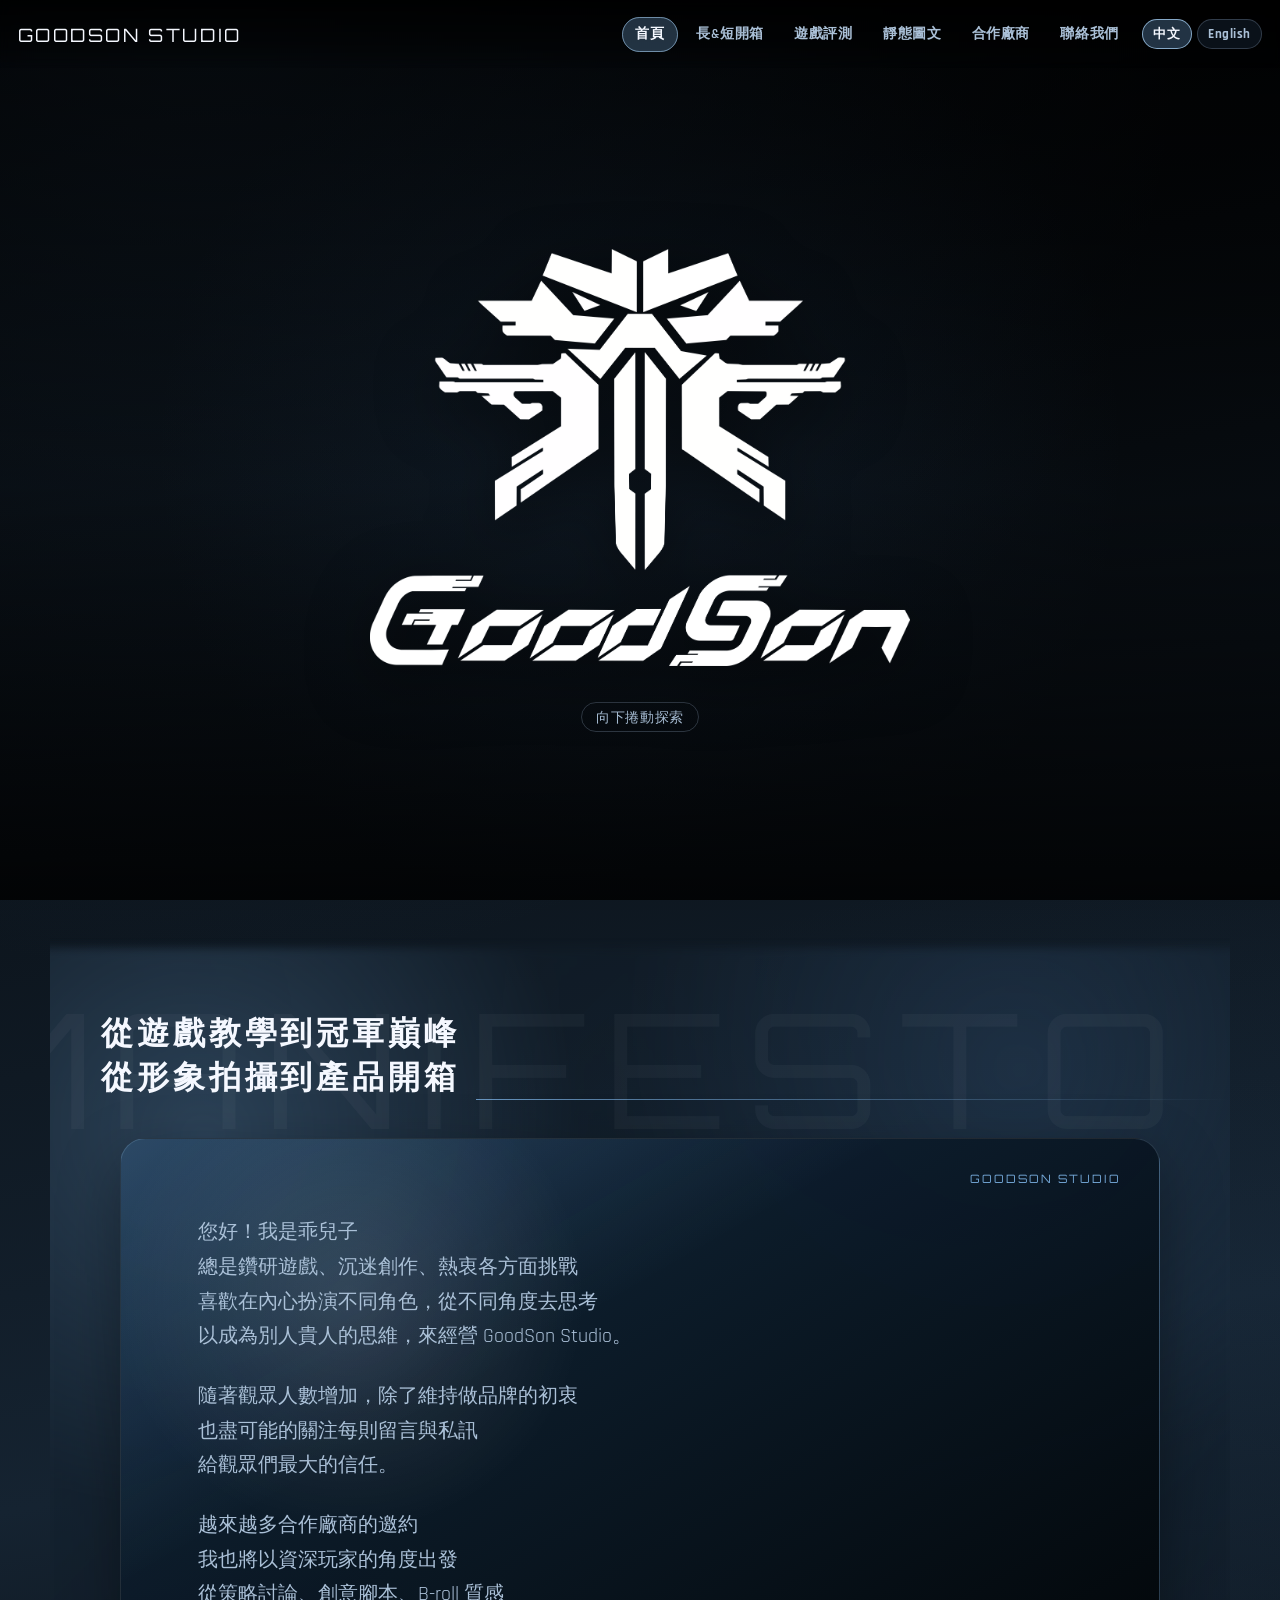
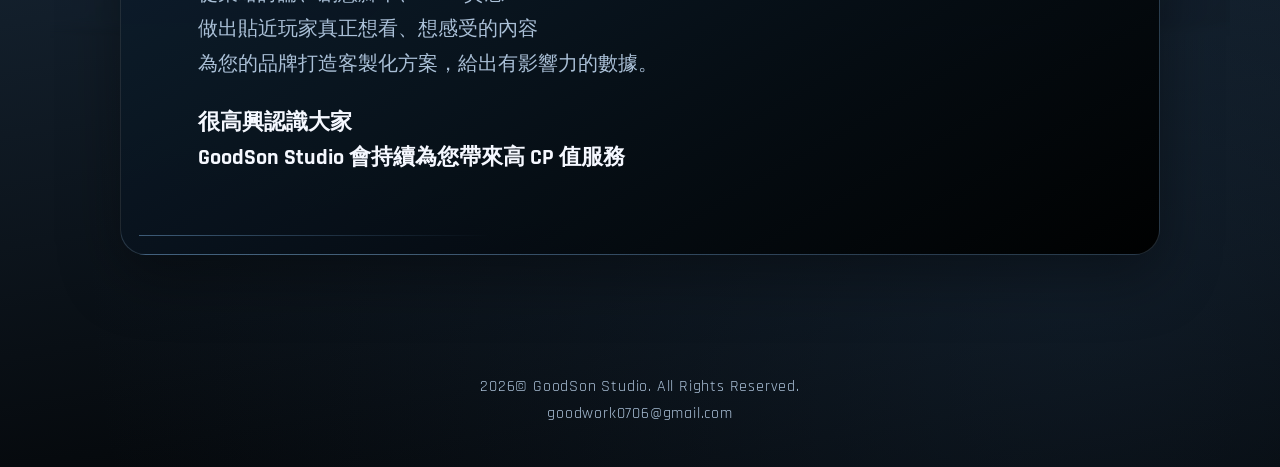
==== index.html @ cb50924c "v1.0" ====
<!doctype html>
<html lang="zh-Hant">
  <head>
    <meta charset="utf-8" />
    <meta name="viewport" content="width=device-width, initial-scale=1" />
    <title>GoodSon Studio</title>
    <link rel="preconnect" href="https://fonts.googleapis.com" />
    <link rel="preconnect" href="https://fonts.gstatic.com" crossorigin />
    <link
      href="https://fonts.googleapis.com/css2?family=Orbitron:wght@500;700&family=Rajdhani:wght@400;500;600;700&display=swap"
      rel="stylesheet"
    />
    <link rel="icon" type="image/x-icon" href="assets/logo.ico" />
    <link rel="stylesheet" href="style.css" />
  </head>
  <body
    data-page="home"
    data-root-path="./"
    data-settings-path="./setting.json"
  >
    <header class="site-header">
      <a id="brand-link" class="brand" href="./"></a>
      <div class="site-header-actions">
        <button
          id="menu-toggle"
          class="menu-toggle"
          type="button"
          data-action="toggle-menu"
          aria-label=""
          aria-expanded="false"
          aria-controls="nav-list"
        ></button>
        <nav class="site-nav" aria-label="">
          <ul id="nav-list"></ul>
        </nav>
        <div
          id="lang-switch"
          class="lang-switch"
          role="group"
          aria-label=""
        ></div>
      </div>
    </header>

    <section id="home" class="hero">
      <video
        id="hero-video"
        class="hero-video"
        autoplay
        muted
        loop
        playsinline
        aria-hidden="true"
      ></video>
      <div class="hero-overlay"></div>
      <div class="hero-content">
        <img id="hero-logo" class="hero-logo" alt="" />
        <h1 id="hero-headline"></h1>
        <p id="hero-description"></p>
        <span id="scroll-hint" class="scroll-hint"></span>
      </div>
    </section>

    <main>
      <section id="philosophy" class="content-section">
        <header class="section-header">
          <h2 id="philosophy-title"></h2>
        </header>
        <div id="philosophy-grid" class="philosophy-grid"></div>
      </section>

      <section id="videos" class="content-section">
        <header class="section-header">
          <h2 id="videos-title"></h2>
        </header>
        <div id="videos-grid" class="media-grid"></div>
      </section>

      <section id="games" class="content-section">
        <header class="section-header">
          <h2 id="games-title"></h2>
        </header>
        <div id="games-grid" class="media-grid"></div>
      </section>

      <section id="photography" class="content-section">
        <header class="section-header">
          <h2 id="photography-title"></h2>
        </header>
        <div id="photography-grid" class="media-grid"></div>
      </section>

      <section id="partners" class="content-section">
        <header class="section-header">
          <h2 id="partners-title"></h2>
        </header>
        <div id="partners-grid" class="partner-masonry"></div>
      </section>

      <section id="contact" class="content-section">
        <header class="section-header">
          <h2 id="contact-title"></h2>
        </header>
        <div class="contact-panel">
          <img id="line-qr" class="line-qr" alt="" />
          <div class="contact-links">
            <a
              id="line-link"
              class="contact-link"
              target="_blank"
              rel="noopener noreferrer"
            ></a>
            <a id="email-link" class="contact-link"></a>
          </div>
        </div>
      </section>
    </main>

    <footer class="site-footer">
      <p id="footer-text"></p>
    </footer>

    <div id="modal" class="modal" hidden>
      <div class="modal-scrim" data-action="close-modal"></div>
      <div
        class="modal-dialog"
        role="dialog"
        aria-modal="true"
        aria-labelledby="modal-title"
      >
        <button
          id="modal-close"
          class="modal-close"
          type="button"
          data-action="close-modal"
          aria-label=""
        ></button>
        <h3 id="modal-title"></h3>
        <div id="modal-body"></div>
      </div>
    </div>

    <script src="main.js" defer></script>
  </body>
</html>
---- style.css ----
:root {
  --color-base: #000000;
  --color-deep: #152331;
  --color-panel: #0f1b28;
  --color-panel-soft: #142435;
  --color-border: rgba(185, 214, 245, 0.22);
  --color-text: #f5f8ff;
  --color-text-soft: #aac0d7;
  --color-highlight: #8bc7ff;
  --color-overlay: rgba(0, 0, 0, 0.66);
  --font-display: "Orbitron", "Segoe UI", sans-serif;
  --font-body: "Rajdhani", "Trebuchet MS", sans-serif;
  --max-width: 1180px;
  --radius-md: 14px;
  --radius-lg: 20px;
  --shadow-card: 0 18px 46px rgba(0, 0, 0, 0.42);
  --shadow-soft: 0 10px 26px rgba(0, 0, 0, 0.3);
  --transition-fast: 180ms ease;
  --transition-base: 280ms cubic-bezier(0.2, 0.8, 0.2, 1);
  --media-cols-desktop: 3;
  --media-cols-tablet: 2;
  --media-cols-mobile: 1;
  --header-height: 68px;
  --cursor-mouse: url("data:image/svg+xml,%3Csvg width='32' height='32' viewBox='0 0 32 32' xmlns='http://www.w3.org/2000/svg'%3E%3Cg fill='none' stroke='%23f5f8ff' stroke-width='1.8' stroke-linecap='round' stroke-linejoin='round'%3E%3Cpath d='M16 3.5c-4.15 0-7.5 3.35-7.5 7.5v10c0 4.15 3.35 7.5 7.5 7.5s7.5-3.35 7.5-7.5V11c0-4.15-3.35-7.5-7.5-7.5Z' fill='%230b121b'/%3E%3Cpath d='M16 4v8'/%3E%3Cpath d='M16 12.5v3.5' stroke='%238bc7ff'/%3E%3Cpath d='M8.8 12.5h14.4' opacity='.45'/%3E%3C/g%3E%3C/svg%3E") 16 16, auto;
}

*,
*::before,
*::after {
  box-sizing: border-box;
}

html {
  scroll-behavior: smooth;
}

body {
  margin: 0;
  color: var(--color-text);
  font-family: var(--font-body);
  background:
    radial-gradient(circle at 16% 0%, rgba(59, 101, 143, 0.25), transparent 42%),
    radial-gradient(circle at 84% 90%, rgba(37, 64, 92, 0.34), transparent 46%),
    linear-gradient(170deg, var(--color-base) 0%, var(--color-deep) 66%, var(--color-base) 100%);
  min-height: 100vh;
  cursor: var(--cursor-mouse);
}

img,
video {
  max-width: 100%;
  display: block;
}

a {
  color: inherit;
  text-decoration: none;
  cursor: var(--cursor-mouse);
}

button,
[role="button"],
input,
select,
textarea {
  cursor: var(--cursor-mouse);
}

.site-header {
  position: fixed;
  top: 0;
  left: 0;
  right: 0;
  z-index: 30;
  height: var(--header-height);
  display: flex;
  align-items: center;
  justify-content: space-between;
  padding: 0 1.1rem;
  background: linear-gradient(to bottom, rgba(0, 0, 0, 0.82), rgba(0, 0, 0, 0.35) 70%, transparent);
  backdrop-filter: blur(6px);
}

.brand {
  font-family: var(--font-display);
  font-size: clamp(0.9rem, 2vw, 1.15rem);
  letter-spacing: 0.14em;
  text-transform: uppercase;
}

.site-header-actions {
  display: flex;
  align-items: center;
  gap: 0.7rem;
}

.menu-toggle {
  display: none;
  border: 1px solid var(--color-border);
  background: rgba(13, 23, 33, 0.78);
  color: var(--color-text);
  border-radius: 999px;
  padding: 0.36rem 0.72rem;
  font-family: var(--font-body);
  font-weight: 700;
  letter-spacing: 0.04em;
  cursor: pointer;
  transition: color var(--transition-fast), border-color var(--transition-fast), background-color var(--transition-fast);
}

.menu-toggle:hover,
.menu-toggle:focus-visible {
  color: var(--color-text);
  border-color: rgba(176, 219, 255, 0.62);
  background: rgba(121, 183, 241, 0.2);
}

.site-nav {
  position: relative;
}

.site-nav ul {
  list-style: none;
  display: flex;
  align-items: center;
  gap: 0.4rem;
  margin: 0;
  padding: 0;
}

.site-nav a {
  font-weight: 600;
  font-size: 0.9rem;
  letter-spacing: 0.04em;
  color: var(--color-text-soft);
  padding: 0.45rem 0.75rem;
  border-radius: 999px;
  transition: color var(--transition-fast), background-color var(--transition-fast);
}

.site-nav a:hover,
.site-nav a:focus-visible {
  color: var(--color-text);
  background-color: rgba(127, 185, 240, 0.2);
}

.site-nav a[aria-current="page"] {
  color: var(--color-text);
  background-color: rgba(127, 185, 240, 0.26);
  border: 1px solid rgba(176, 219, 255, 0.54);
}

.lang-switch {
  display: inline-flex;
  gap: 0.32rem;
}

.lang-btn {
  border: 1px solid var(--color-border);
  background: rgba(13, 23, 33, 0.78);
  color: var(--color-text-soft);
  border-radius: 999px;
  padding: 0.34rem 0.65rem;
  font-family: var(--font-body);
  font-weight: 700;
  letter-spacing: 0.04em;
  cursor: pointer;
  transition: color var(--transition-fast), border-color var(--transition-fast), background-color var(--transition-fast);
}

.lang-btn:hover,
.lang-btn:focus-visible {
  color: var(--color-text);
  border-color: rgba(176, 219, 255, 0.58);
  background: rgba(121, 183, 241, 0.2);
}

.lang-btn.is-active {
  color: var(--color-text);
  background: rgba(121, 183, 241, 0.28);
  border-color: rgba(176, 219, 255, 0.7);
}

.hero {
  position: relative;
  min-height: 100svh;
  isolation: isolate;
  display: grid;
  place-items: center;
}

.hero-video {
  position: absolute;
  inset: 0;
  width: 100%;
  height: 100%;
  object-fit: cover;
}

.hero-overlay {
  position: absolute;
  inset: 0;
  background:
    linear-gradient(to top, rgba(0, 0, 0, 0.84) 0%, rgba(0, 0, 0, 0.3) 46%, rgba(0, 0, 0, 0.7) 100%),
    radial-gradient(circle at center, rgba(64, 108, 156, 0.15), transparent 62%);
}

.hero-content {
  position: relative;
  z-index: 2;
  width: min(92vw, 980px);
  text-align: center;
  padding-top: calc(var(--header-height) + 0.8rem);
  animation: reveal-up 900ms var(--transition-base) both;
}

.hero-logo {
  width: min(74vw, 540px);
  margin: 0 auto 1rem;
  filter: drop-shadow(0 15px 30px rgba(0, 0, 0, 0.6));
}

#hero-headline {
  margin: 0;
  font-family: var(--font-display);
  font-size: clamp(1.3rem, 3.7vw, 2.7rem);
  letter-spacing: 0.06em;
  text-transform: uppercase;
}

#hero-description {
  margin: 0.9rem auto 0;
  max-width: 680px;
  font-size: clamp(1rem, 2.2vw, 1.25rem);
  color: var(--color-text-soft);
}

.scroll-hint {
  margin-top: 1.25rem;
  display: inline-block;
  padding: 0.28rem 0.9rem;
  border: 1px solid var(--color-border);
  border-radius: 999px;
  color: var(--color-text-soft);
  letter-spacing: 0.04em;
  font-size: 0.9rem;
}

main {
  position: relative;
  z-index: 1;
}

body.route-page main {
  padding-top: calc(var(--header-height) + 1.9rem);
}

body.has-page-hero main {
  min-height: 30vh;
  padding-top: 0;
}

body.route-page .content-section {
  padding-top: clamp(1.4rem, 4vw, 2.6rem);
}

body.has-page-hero .content-section {
  padding-top: clamp(1.7rem, 3vw, 2.5rem);
}

body.has-page-hero .content-section > .section-header {
  display: none;
}

.content-section {
  width: min(94vw, var(--max-width));
  margin: 0 auto;
  padding: clamp(3.4rem, 8vw, 6rem) 0;
}

.page-hero {
  position: relative;
  z-index: 1;
  height: 70vh;
  min-height: 460px;
  display: grid;
  place-items: center;
  padding: calc(var(--header-height) + 2rem) 1.2rem 2rem;
  overflow: hidden;
  isolation: isolate;
  background-position: center center;
  background-repeat: no-repeat;
  background-size: cover;
}

.page-hero::before,
.page-hero::after {
  content: "";
  position: absolute;
  inset: 0;
  z-index: -1;
  pointer-events: none;
}

.page-hero::before {
  background:
    radial-gradient(circle at 50% 45%, rgba(5, 12, 20, 0.18), rgba(0, 0, 0, 0.52) 74%),
    linear-gradient(180deg, rgba(0, 0, 0, 0.28), rgba(0, 0, 0, 0.62));
}

.page-hero::after {
  background: linear-gradient(180deg, transparent 68%, rgba(0, 0, 0, 0.88));
}

.page-hero-content {
  width: min(92vw, 940px);
  text-align: center;
  transform: translateY(0.6rem);
}

.page-hero-content h1 {
  margin: 0;
  font-family: var(--font-display);
  font-size: clamp(3.1rem, 8vw, 7.4rem);
  line-height: 0.95;
  letter-spacing: 0.08em;
  text-transform: uppercase;
  color: var(--color-text);
  text-shadow: 0 8px 34px rgba(0, 0, 0, 0.82);
}

.page-hero-content p {
  margin: clamp(0.85rem, 2vw, 1.35rem) auto 0;
  max-width: 720px;
  color: rgba(245, 248, 255, 0.9);
  font-size: clamp(1.18rem, 2vw, 1.65rem);
  font-weight: 700;
  letter-spacing: 0.12em;
  line-height: 1.45;
  text-shadow: 0 6px 22px rgba(0, 0, 0, 0.82);
}

.section-header {
  margin-bottom: 1.4rem;
}

.section-header h2 {
  margin: 0;
  font-family: var(--font-display);
  text-transform: uppercase;
  letter-spacing: 0.12em;
  font-size: clamp(1.15rem, 3vw, 2rem);
}

#philosophy {
  position: relative;
  overflow: hidden;
  isolation: isolate;
  padding-top: clamp(4rem, 9vw, 7rem);
}

#philosophy::before {
  content: "";
  position: absolute;
  inset: clamp(1rem, 4vw, 3rem) -7vw auto;
  z-index: -2;
  height: min(74vw, 680px);
  background:
    radial-gradient(circle at 18% 28%, rgba(139, 199, 255, 0.22), transparent 31%),
    radial-gradient(circle at 78% 18%, rgba(51, 82, 116, 0.34), transparent 34%),
    linear-gradient(135deg, rgba(21, 35, 49, 0.52), rgba(0, 0, 0, 0.05));
  filter: blur(4px);
}

#philosophy::after {
  content: "MANIFESTO";
  position: absolute;
  top: clamp(2.5rem, 7vw, 5.5rem);
  right: min(4vw, 2.5rem);
  z-index: -1;
  color: rgba(255, 255, 255, 0.035);
  font-family: var(--font-display);
  font-size: clamp(3.2rem, 13vw, 10rem);
  letter-spacing: 0.12em;
  line-height: 1;
  pointer-events: none;
}

#philosophy .section-header {
  position: relative;
  display: flex;
  align-items: end;
  justify-content: space-between;
  gap: 1rem;
  margin-bottom: clamp(1.4rem, 4vw, 2.4rem);
  padding-left: clamp(1rem, 4vw, 3.5rem);
}

#philosophy .section-header::after {
  content: "";
  flex: 1;
  height: 1px;
  min-width: 80px;
  background: linear-gradient(90deg, rgba(139, 199, 255, 0.68), transparent);
}

.philosophy-grid {
  display: grid;
  grid-template-columns: 1fr;
  max-width: 1040px;
  margin: 0 auto;
}

.philosophy-card {
  position: relative;
  min-height: auto;
  display: flex;
  flex-direction: column;
  justify-content: flex-start;
  overflow: hidden;
  border: 1px solid rgba(175, 213, 249, 0.18);
  border-radius: clamp(18px, 2vw, 28px);
  background:
    linear-gradient(155deg, rgba(255, 255, 255, 0.08), transparent 28%),
    radial-gradient(circle at 14% 10%, rgba(139, 199, 255, 0.18), transparent 42%),
    linear-gradient(145deg, rgba(21, 35, 49, 0.9), rgba(4, 8, 13, 0.96));
  box-shadow: 0 22px 60px rgba(0, 0, 0, 0.36);
  padding: clamp(1.65rem, 4vw, 3.2rem);
  transition: transform var(--transition-base), border-color var(--transition-base), box-shadow var(--transition-base);
}

.philosophy-card.has-philosophy-image {
  display: grid;
  grid-template-columns: minmax(260px, 0.82fr) minmax(0, 1fr);
  gap: clamp(1.2rem, 3vw, 2.5rem);
  align-items: stretch;
  padding: clamp(1rem, 2vw, 1.35rem);
}

.philosophy-media {
  position: relative;
  min-height: 520px;
  margin: 0;
  overflow: hidden;
  border: 1px solid rgba(175, 213, 249, 0.18);
  border-radius: clamp(16px, 1.8vw, 24px);
  background: rgba(255, 255, 255, 0.04);
}

.philosophy-media img {
  width: 100%;
  height: 100%;
  object-fit: contain;
  object-position: center center;
}

.philosophy-body {
  display: flex;
  flex-direction: column;
  justify-content: center;
  min-width: 0;
  padding: clamp(0.8rem, 2vw, 1.85rem);
}

.philosophy-card:nth-child(1) {
  grid-row: auto;
  background:
    linear-gradient(150deg, rgba(139, 199, 255, 0.2), transparent 34%),
    radial-gradient(circle at 22% 22%, rgba(255, 255, 255, 0.12), transparent 24%),
    linear-gradient(150deg, rgba(19, 42, 64, 0.96), rgba(0, 0, 0, 0.96));
}

.philosophy-card::before {
  content: "GOODSON STUDIO";
  position: absolute;
  top: clamp(1.15rem, 3vw, 2rem);
  right: clamp(1.2rem, 3vw, 2.4rem);
  color: rgba(139, 199, 255, 0.82);
  font-family: var(--font-display);
  font-size: 0.72rem;
  letter-spacing: 0.18em;
}

.philosophy-card::after {
  content: "";
  position: absolute;
  inset: auto 1.1rem 1.1rem;
  height: 1px;
  background: linear-gradient(90deg, rgba(139, 199, 255, 0.7), transparent);
  transform: scaleX(0.35);
  transform-origin: left;
  opacity: 0.58;
  transition: transform var(--transition-base), opacity var(--transition-base);
}

.philosophy-card:hover {
  transform: translateY(-6px);
  border-color: rgba(154, 203, 251, 0.52);
  box-shadow: 0 28px 74px rgba(0, 0, 0, 0.48);
}

.philosophy-card:hover::after {
  transform: scaleX(1);
  opacity: 1;
}

.philosophy-card h3 {
  position: relative;
  margin: 0 0 clamp(1.25rem, 3vw, 2rem);
  font-family: var(--font-display);
  font-size: clamp(1.45rem, 3vw, 2.35rem);
  letter-spacing: 0.05em;
  line-height: 1.25;
}

.philosophy-card:nth-child(1) h3 {
  max-width: 100%;
}

.philosophy-copy {
  position: relative;
  display: grid;
  gap: clamp(1rem, 2.4vw, 1.55rem);
}

.philosophy-copy p {
  position: relative;
  margin: 0;
  color: var(--color-text-soft);
  font-size: clamp(1.05rem, 1.55vw, 1.22rem);
  line-height: 1.78;
}

.philosophy-copy strong {
  color: var(--color-text);
  font-size: clamp(1.18rem, 1.7vw, 1.45rem);
  font-weight: 700;
  line-height: 1.45;
}

.videos-page-layout {
  display: grid;
  gap: clamp(3rem, 7vw, 5.2rem);
}

.videos-content-section {
  position: relative;
  display: grid;
  gap: clamp(1.45rem, 3.4vw, 2.5rem);
  padding: clamp(1.1rem, 2.6vw, 1.8rem);
  border: 1px solid rgba(175, 213, 249, 0.14);
  border-radius: clamp(18px, 2vw, 28px);
  background:
    linear-gradient(155deg, rgba(255, 255, 255, 0.055), transparent 34%),
    radial-gradient(circle at 14% 0%, rgba(139, 199, 255, 0.18), transparent 40%),
    linear-gradient(145deg, rgba(10, 18, 28, 0.88), rgba(0, 0, 0, 0.72));
  box-shadow: 0 24px 70px rgba(0, 0, 0, 0.34);
  overflow: hidden;
}

.videos-content-section::before {
  content: "";
  position: absolute;
  inset: 0;
  pointer-events: none;
  background: linear-gradient(90deg, rgba(139, 199, 255, 0.18), transparent 42%);
  opacity: 0.55;
}

.videos-section-title,
.videos-category-title,
.videos-category-grid {
  position: relative;
  z-index: 1;
}

.videos-section-title {
  margin: 0;
  font-family: var(--font-display);
  font-size: clamp(2.25rem, 5.8vw, 4.7rem);
  line-height: 0.95;
  letter-spacing: 0.1em;
  text-transform: uppercase;
  color: var(--color-text);
  text-shadow: 0 10px 32px rgba(0, 0, 0, 0.62);
}

.videos-category {
  display: grid;
  gap: 1rem;
}

.videos-category-title {
  width: fit-content;
  margin: 0;
  padding: 0.32rem 0.9rem;
  border: 1px solid rgba(176, 219, 255, 0.34);
  border-radius: 999px;
  background: rgba(139, 199, 255, 0.1);
  color: var(--color-text);
  font-size: clamp(1.25rem, 2.4vw, 1.8rem);
  font-weight: 700;
  letter-spacing: 0.08em;
}

.videos-category-grid {
  width: 100%;
  max-width: none;
}

.videos-category-grid.media-grid,
.videos-category-grid.instagram-embed-grid {
  display: flex;
  grid-template-columns: none;
  gap: clamp(0.9rem, 2vw, 1.25rem);
  margin: 0;
  max-width: none;
  overflow-x: auto;
  overflow-y: hidden;
  overscroll-behavior-inline: contain;
  padding: 0.15rem 0.2rem 1rem;
  scroll-padding-inline: 0.2rem;
  scroll-snap-type: x mandatory;
  scrollbar-color: rgba(139, 199, 255, 0.62) rgba(255, 255, 255, 0.08);
  scrollbar-width: thin;
  user-select: none;
  -webkit-overflow-scrolling: touch;
}

.videos-category-grid.is-grabbed,
.videos-category-grid.is-dragging,
body.is-horizontal-dragging {
  cursor: var(--cursor-mouse);
}

.videos-category-grid.is-dragging * {
  pointer-events: none;
}

.videos-category-grid.media-grid::-webkit-scrollbar,
.videos-category-grid.instagram-embed-grid::-webkit-scrollbar {
  height: 8px;
}

.videos-category-grid.media-grid::-webkit-scrollbar-track,
.videos-category-grid.instagram-embed-grid::-webkit-scrollbar-track {
  border-radius: 999px;
  background: rgba(255, 255, 255, 0.08);
}

.videos-category-grid.media-grid::-webkit-scrollbar-thumb,
.videos-category-grid.instagram-embed-grid::-webkit-scrollbar-thumb {
  border-radius: 999px;
  background: linear-gradient(90deg, rgba(139, 199, 255, 0.76), rgba(176, 219, 255, 0.34));
}

.videos-category-grid > .media-card,
.videos-category-grid > .instagram-drag-card,
.videos-category-grid > .instagram-media {
  flex: 0 0 clamp(280px, 30vw, 390px);
  scroll-snap-align: start;
}

.videos-category-grid > .instagram-drag-card,
.videos-category-grid > .instagram-media {
  flex-basis: clamp(320px, 32vw, 430px);
}

.instagram-drag-card {
  position: relative;
  min-width: 0;
}

.instagram-drag-card .instagram-media {
  min-height: 460px;
}

.instagram-drag-overlay {
  position: absolute;
  inset: 0;
  z-index: 3;
  display: block;
  width: 100%;
  padding: 0;
  border: 0;
  background: transparent;
  appearance: none;
}

.videos-category-grid.instagram-embed-grid .instagram-media iframe {
  pointer-events: none;
}

.instagram-modal-frame {
  width: min(86vw, 540px);
  max-width: calc(100vw - 4rem);
  max-height: none;
  margin: 0 auto;
  overflow: visible;
  overscroll-behavior: contain;
}

.instagram-modal-frame .instagram-media {
  min-width: 0 !important;
  width: 100% !important;
  max-width: 100% !important;
  margin: 0 auto !important;
}

.instagram-modal-iframe {
  display: block;
  width: 100%;
  height: min(76vh, 760px);
  min-height: 520px;
  max-height: calc(100vh - 7rem);
  border: 0;
  border-radius: 12px;
  background: #ffffff;
}

.videos-offer-section {
  position: relative;
}

.sibling-offer-section {
  margin-top: clamp(2rem, 5vw, 3.6rem);
}

.videos-offer-grid {
  display: grid;
  grid-template-columns: repeat(4, minmax(0, 1fr));
  gap: clamp(0.9rem, 2vw, 1.25rem);
}

.videos-offer-card {
  display: block;
  position: relative;
  min-height: 100%;
  overflow: hidden;
  border: 1px solid rgba(176, 219, 255, 0.2);
  border-radius: clamp(16px, 1.8vw, 24px);
  background:
    linear-gradient(160deg, rgba(139, 199, 255, 0.12), transparent 42%),
    linear-gradient(145deg, rgba(13, 24, 36, 0.94), rgba(2, 6, 10, 0.96));
  box-shadow: 0 18px 50px rgba(0, 0, 0, 0.34);
  padding: clamp(1.1rem, 2vw, 1.55rem);
  transition: transform var(--transition-fast), border-color var(--transition-fast), box-shadow var(--transition-fast);
}

.videos-offer-card:hover,
.videos-offer-card:focus-visible {
  transform: translateY(-5px);
  border-color: rgba(154, 203, 251, 0.52);
  box-shadow: 0 24px 60px rgba(0, 0, 0, 0.45);
}

.videos-offer-card::before {
  content: "";
  position: absolute;
  inset: 0 0 auto;
  height: 3px;
  background: linear-gradient(90deg, rgba(139, 199, 255, 0.95), rgba(176, 219, 255, 0.1));
}

.videos-offer-card h3 {
  margin: 0 0 0.9rem;
  font-family: var(--font-display);
  font-size: clamp(1.08rem, 1.7vw, 1.45rem);
  letter-spacing: 0.08em;
  color: var(--color-text);
}

.videos-offer-card ul {
  display: grid;
  gap: 0.46rem;
  margin: 0;
  padding: 0;
  list-style: none;
}

.videos-offer-card li {
  color: var(--color-text-soft);
  font-size: clamp(1rem, 1.25vw, 1.12rem);
  line-height: 1.45;
}

.media-grid {
  display: grid;
  gap: 0.95rem;
  grid-template-columns: repeat(var(--media-cols-desktop), minmax(0, 1fr));
}

.media-card {
  position: relative;
  background: linear-gradient(160deg, rgba(15, 27, 40, 0.94), rgba(8, 12, 17, 0.98));
  border: 1px solid var(--color-border);
  border-radius: var(--radius-md);
  overflow: clip;
  box-shadow: var(--shadow-card);
  transition: transform var(--transition-fast), border-color var(--transition-fast);
}

.media-card:hover {
  transform: translateY(-5px);
  border-color: rgba(154, 203, 251, 0.52);
}

#photography-grid .media-card {
  content-visibility: auto;
  contain-intrinsic-size: 420px;
}

.instagram-embed-grid {
  display: grid;
  grid-template-columns: repeat(3, minmax(0, 1fr));
  gap: clamp(1rem, 2vw, 1.45rem);
  max-width: 1320px;
  margin: 0 auto;
  align-items: start;
}

.instagram-embed-grid .instagram-media {
  min-width: 0 !important;
  width: 100% !important;
  max-width: 100% !important;
  margin: 0 auto !important;
}

.videos-instagram-block {
  margin-top: clamp(1.6rem, 4vw, 3rem);
}

.media-thumb {
  width: 100%;
  aspect-ratio: 16 / 9;
  object-fit: cover;
  user-select: none;
  -webkit-user-drag: none;
}

.media-thumb-button {
  display: block;
  padding: 0;
  margin: 0;
  border: none;
  width: 100%;
  background: transparent;
  cursor: pointer;
  user-select: none;
  -webkit-user-drag: none;
}

.media-content {
  padding: 0.9rem;
}

.media-content h3 {
  margin: 0;
  font-size: 1rem;
  letter-spacing: 0.03em;
  font-weight: 700;
}

.media-content p {
  margin: 0.45rem 0 0.75rem;
  color: var(--color-text-soft);
  line-height: 1.42;
}

.media-action {
  border: 1px solid var(--color-border);
  color: var(--color-text);
  background: rgba(139, 199, 255, 0.11);
  border-radius: 999px;
  padding: 0.38rem 0.84rem;
  font-family: var(--font-body);
  font-weight: 700;
  letter-spacing: 0.04em;
  cursor: pointer;
  transition: background-color var(--transition-fast), border-color var(--transition-fast);
}

.media-action:hover,
.media-action:focus-visible {
  background-color: rgba(139, 199, 255, 0.2);
  border-color: rgba(176, 219, 255, 0.65);
}

.partner-masonry {
  display: grid;
  grid-template-columns: repeat(4, minmax(0, 1fr));
  gap: 0.95rem;
}

.partner-card {
  display: flex;
  flex-direction: column;
  width: 100%;
  border: 1px solid var(--color-border);
  border-radius: var(--radius-md);
  background: linear-gradient(155deg, rgba(20, 34, 48, 0.86), rgba(10, 18, 28, 0.95));
  box-shadow: var(--shadow-soft);
  padding: 1rem;
  transition: transform var(--transition-fast), border-color var(--transition-fast);
}

.partner-card:nth-child(3n) {
  padding: 1.35rem 1rem;
}

.partner-card:nth-child(4n) {
  padding: 0.8rem 1rem 1.45rem;
}

.partner-card:hover {
  transform: translateY(-4px);
  border-color: rgba(154, 203, 251, 0.54);
}

.partner-card img {
  width: 100%;
  height: 132px;
  padding: 1.25rem;
  object-fit: contain;
  border-radius: 10px;
  background: rgba(255, 255, 255, 0.94);
}

.partner-card h3 {
  margin: 0.85rem 0 0;
  text-align: center;
  font-size: 0.98rem;
  letter-spacing: 0.05em;
}

.contact-panel {
  display: grid;
  grid-template-columns: minmax(280px, 0.92fr) minmax(320px, 1fr);
  gap: clamp(1rem, 3vw, 2rem);
  align-items: stretch;
  border: 1px solid var(--color-border);
  border-radius: var(--radius-md);
  background:
    linear-gradient(135deg, rgba(23, 40, 57, 0.82), rgba(5, 9, 14, 0.95)),
    rgba(10, 17, 25, 0.95);
  padding: clamp(1rem, 3vw, 1.6rem);
  box-shadow: var(--shadow-soft);
}

.contact-intro {
  display: flex;
  min-height: 100%;
  flex-direction: column;
  justify-content: center;
  gap: 0.9rem;
  padding: clamp(0.3rem, 2vw, 0.8rem);
}

.contact-kicker {
  margin: 0;
  color: var(--color-highlight);
  font-weight: 700;
  letter-spacing: 0.08em;
  text-transform: uppercase;
  text-align: center;
  font-size: clamp(2rem, 4vw, 4rem);
}

.contact-intro h3 {
  margin: 0;
  font-family: var(--font-display);
  font-size: clamp(1.25rem, 3vw, 2rem);
  letter-spacing: 0.05em;
  text-transform: uppercase;
  text-align: center;
}

.contact-message {
  max-width: 52ch;
  margin: 0;
  align-self: center;
  color: var(--color-text-soft);
  font-size: 1.08rem;
  line-height: 1.7;
  text-align: center;
}

.contact-email {
  display: inline-flex;
  width: fit-content;
  max-width: 100%;
  align-self: center;
  align-items: center;
  justify-content: center;
  margin-top: 0.55rem;
  padding: 0.95rem 1.35rem;
  border-radius: 999px;
  border: 1px solid var(--color-border);
  background: rgba(139, 199, 255, 0.12);
  font-size: clamp(1.56rem, 1rem + 1.6vw, 1.9rem);
  font-weight: 700;
  color: var(--color-text);
  transition: background-color var(--transition-fast), border-color var(--transition-fast);
}

.contact-email:hover,
.contact-email:focus-visible {
  background: rgba(139, 199, 255, 0.19);
  border-color: rgba(176, 219, 255, 0.56);
}

.contact-side {
  display: grid;
  gap: 0.9rem;
  align-content: start;
}

.contact-visual {
  position: relative;
  overflow: hidden;
  margin: 0;
  border: 1px solid rgba(176, 219, 255, 0.2);
  border-radius: var(--radius-md);
  background:
    radial-gradient(circle at 20% 10%, rgba(139, 199, 255, 0.2), transparent 38%),
    rgba(255, 255, 255, 0.035);
  box-shadow: var(--shadow-soft);
}

.contact-visual img {
  width: 100%;
  max-height: 360px;
  object-fit: contain;
  object-position: center;
}

.contact-socials {
  display: grid;
  grid-template-columns: repeat(2, minmax(0, 1fr));
  gap: 0.75rem;
}

.contact-social-link {
  display: flex;
  min-height: 74px;
  align-items: center;
  gap: 0.75rem;
  padding: 0.9rem;
  border: 1px solid var(--color-border);
  border-radius: var(--radius-md);
  background: rgba(255, 255, 255, 0.035);
  transition: transform var(--transition-fast), border-color var(--transition-fast), background-color var(--transition-fast);
}

.contact-social-link:hover,
.contact-social-link:focus-visible {
  transform: translateY(-3px);
  border-color: color-mix(in srgb, var(--social-color), #ffffff 20%);
  background: rgba(255, 255, 255, 0.07);
}

.contact-social-icon {
  display: grid;
  width: 42px;
  height: 42px;
  flex: 0 0 42px;
  place-items: center;
  border-radius: 50%;
  background: var(--social-color);
  color: #fff;
  font-family: var(--font-display);
  font-size: 0.88rem;
  font-weight: 700;
}

.contact-social-logo {
  width: 22px;
  height: 22px;
  object-fit: contain;
}

.contact-social-text {
  min-width: 0;
  color: var(--color-text);
  font-weight: 700;
  letter-spacing: 0.03em;
}

.site-footer {
  padding: 1.4rem 1rem 2.5rem;
  text-align: center;
  color: var(--color-text-soft);
}

.site-footer p {
  margin: 0;
  letter-spacing: 0.05em;
  line-height: 1.7;
}

.load-failure {
  position: fixed;
  bottom: 1rem;
  left: 50%;
  transform: translateX(-50%);
  margin: 0;
  z-index: 80;
  border: 1px solid rgba(255, 150, 150, 0.5);
  background: rgba(25, 0, 0, 0.86);
  color: #ffd6d6;
  border-radius: 999px;
  padding: 0.5rem 0.95rem;
}

.modal {
  position: fixed;
  inset: 0;
  z-index: 60;
  display: grid;
  place-items: center;
  padding: 1rem;
  opacity: 0;
  visibility: hidden;
  pointer-events: none;
  contain: layout paint style;
  isolation: isolate;
  transform: translateZ(0);
  will-change: opacity;
  transition: opacity 80ms ease;
}

.modal[hidden] {
  display: grid;
}

.modal.is-open {
  opacity: 1;
  visibility: visible;
  pointer-events: auto;
}

.modal-scrim {
  position: absolute;
  inset: 0;
  background: #000;
}

.modal-dialog {
  position: relative;
  z-index: 1;
  width: min(94vw, 1060px);
  height: min(92vh, 920px);
  overflow: hidden;
  padding: 1rem;
  border: 1px solid var(--color-border);
  border-radius: var(--radius-md);
  background: #05080c;
  contain: layout paint style;
  transform: translateZ(0);
}

.modal.is-video-modal .modal-dialog,
.modal.is-instagram-modal .modal-dialog {
  width: fit-content;
  height: auto;
  max-width: calc(100vw - 2rem);
  max-height: calc(100vh - 2rem);
  overflow: auto;
}

.modal.is-video-modal #modal-body,
.modal.is-instagram-modal #modal-body {
  width: fit-content;
  max-width: 100%;
}

.modal-close {
  position: absolute;
  top: 0.85rem;
  right: 0.85rem;
  width: 34px;
  height: 34px;
  border-radius: 999px;
  border: 1px solid var(--color-border);
  background: rgba(139, 199, 255, 0.15);
  color: var(--color-text);
  cursor: pointer;
}

.modal-close::before {
  content: "\00D7";
  font-size: 1.2rem;
  line-height: 1;
}

#modal-title {
  margin: 0.1rem 0 0.85rem;
  font-family: var(--font-display);
  letter-spacing: 0.05em;
  font-size: clamp(1rem, 2.3vw, 1.45rem);
}

.video-frame {
  position: relative;
  width: min(86vw, 960px);
  max-width: calc(100vw - 4rem);
  aspect-ratio: 16 / 9;
}

.video-frame iframe {
  position: absolute;
  inset: 0;
  width: 100%;
  height: 100%;
  border: none;
}

#yt-player-host {
  position: absolute;
  inset: 0;
  width: 100%;
  height: 100%;
}

.lightbox-image {
  height: calc(100% - 3rem);
  width: 100%;
  object-fit: contain;
  border-radius: 8px;
}

.lightbox-image-preview {
  filter: saturate(0.82);
}

.lightbox-loading {
  height: calc(100% - 3rem);
  display: grid;
  place-items: center;
  color: var(--color-text-soft);
  letter-spacing: 0.03em;
}

@keyframes reveal-up {
  from {
    opacity: 0;
    transform: translateY(18px);
  }
  to {
    opacity: 1;
    transform: translateY(0);
  }
}

@media (max-width: 1100px) {
  .site-header {
    height: auto;
    min-height: var(--header-height);
    padding-top: 0.68rem;
    padding-bottom: 0.68rem;
  }

  .menu-toggle {
    display: inline-flex;
    align-items: center;
    justify-content: center;
  }

  .site-header-actions {
    margin-left: auto;
    position: relative;
    gap: 0.48rem;
  }

  .site-nav {
    position: absolute;
    top: calc(100% + 0.6rem);
    right: 0;
    width: min(82vw, 330px);
    padding: 0.68rem;
    border: 1px solid var(--color-border);
    border-radius: 14px;
    background: linear-gradient(170deg, rgba(9, 15, 23, 0.96), rgba(20, 34, 50, 0.96));
    box-shadow: 0 18px 40px rgba(0, 0, 0, 0.5);
    opacity: 0;
    transform: translateY(-8px);
    pointer-events: none;
    transition: opacity var(--transition-fast), transform var(--transition-fast);
  }

  body.menu-open .site-nav {
    opacity: 1;
    transform: translateY(0);
    pointer-events: auto;
  }

  .site-nav ul {
    flex-direction: column;
    align-items: stretch;
    gap: 0.35rem;
  }

  .site-nav a {
    display: block;
    text-align: center;
    font-size: 0.9rem;
    padding: 0.48rem 0.65rem;
  }

  .lang-switch {
    position: relative;
    z-index: 1;
  }

  .philosophy-grid {
    grid-template-columns: 1fr;
  }

  .philosophy-card,
  .philosophy-card:nth-child(1) {
    min-height: auto;
  }

  .philosophy-card.has-philosophy-image {
    grid-template-columns: 1fr;
  }

  .philosophy-media {
    min-height: 460px;
  }

  .media-grid {
    grid-template-columns: repeat(var(--media-cols-tablet), minmax(0, 1fr));
  }

  .instagram-embed-grid {
    grid-template-columns: repeat(2, minmax(0, 1fr));
  }

  .videos-category-grid > .media-card,
  .videos-category-grid > .instagram-drag-card,
  .videos-category-grid > .instagram-media {
    flex-basis: clamp(280px, 46vw, 360px);
  }

  .videos-offer-grid {
    grid-template-columns: repeat(2, minmax(0, 1fr));
  }
}

@media (max-width: 760px) {
  .brand {
    text-align: left;
  }

  .site-nav {
    width: min(92vw, 330px);
  }

  .site-header-actions {
    gap: 0.38rem;
  }

  .hero-content {
    padding-top: 6.2rem;
  }

  .page-hero {
    min-height: 430px;
    background-position: center top;
  }

  .page-hero-content h1 {
    font-size: clamp(2.6rem, 12vw, 4.4rem);
  }

  .page-hero-content p {
    font-size: clamp(1rem, 4vw, 1.25rem);
    letter-spacing: 0.08em;
  }

  .philosophy-grid {
    grid-template-columns: 1fr;
  }

  .philosophy-card,
  .philosophy-card:nth-child(1) {
    min-height: auto;
  }

  .philosophy-card::before {
    position: static;
    display: block;
    margin-bottom: 0.9rem;
  }

  .philosophy-card.has-philosophy-image {
    padding: 0.85rem;
  }

  .philosophy-media {
    min-height: 360px;
  }

  .media-grid {
    grid-template-columns: repeat(var(--media-cols-mobile), minmax(0, 1fr));
  }

  .instagram-embed-grid {
    grid-template-columns: 1fr;
    gap: 1rem;
  }

  .videos-category-grid.media-grid,
  .videos-category-grid.instagram-embed-grid {
    margin-inline: -0.25rem;
    padding-inline: 0.25rem;
  }

  .videos-category-grid > .media-card,
  .videos-category-grid > .instagram-drag-card,
  .videos-category-grid > .instagram-media {
    flex-basis: min(86vw, 360px);
  }

  .videos-offer-grid {
    grid-template-columns: 1fr;
  }

  .partner-masonry {
    grid-template-columns: repeat(2, minmax(0, 1fr));
  }

  .contact-panel {
    grid-template-columns: 1fr;
  }

  body.route-page main {
    padding-top: 6rem;
  }

  body.has-page-hero main {
    padding-top: 0;
  }
}

@media (max-width: 520px) {
  .partner-masonry {
    grid-template-columns: 1fr;
  }

  .contact-socials {
    grid-template-columns: 1fr;
  }

  .modal-dialog {
    padding: 0.8rem;
  }
}

.click-effect {
  position: fixed;
  left: 0;
  top: 0;
  z-index: 999;
  width: 10px;
  height: 10px;
  pointer-events: none;
  transform: translate(-50%, -50%);
}

.click-effect::before {
  content: "";
  position: absolute;
  inset: -8px;
  border: 1px solid rgba(255, 255, 255, 0.92);
  border-radius: 999px;
  animation: click-ring 680ms ease-out forwards;
}

.click-effect::after {
  content: "";
  position: absolute;
  inset: 2px;
  border-radius: 999px;
  background: rgba(255, 255, 255, 0.95);
  box-shadow: 0 0 12px rgba(139, 199, 255, 0.65);
  animation: click-core 320ms ease-out forwards;
}

@keyframes click-ring {
  0% {
    opacity: 0.95;
    transform: scale(0.35);
  }

  100% {
    opacity: 0;
    transform: scale(2.4);
  }
}

@keyframes click-core {
  0% {
    opacity: 1;
    transform: scale(1);
  }

  100% {
    opacity: 0;
    transform: scale(0.25);
  }
}
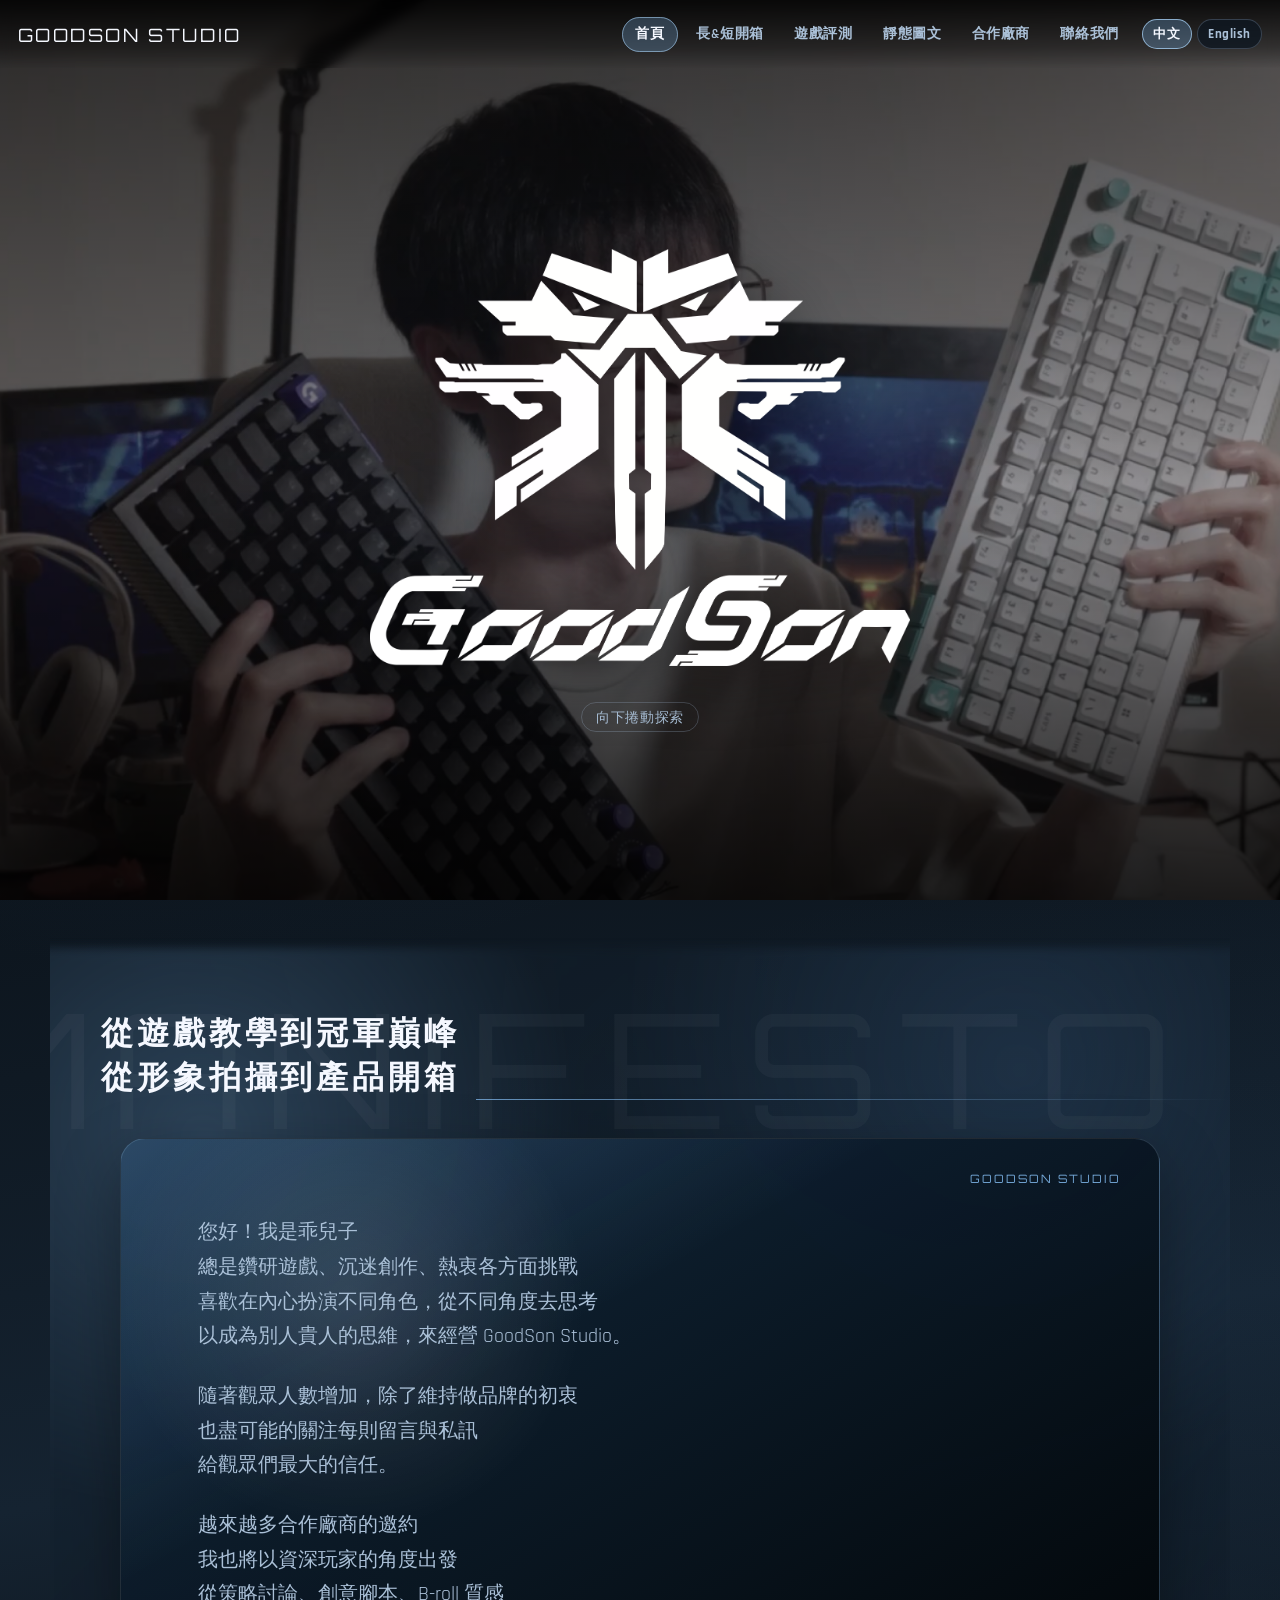
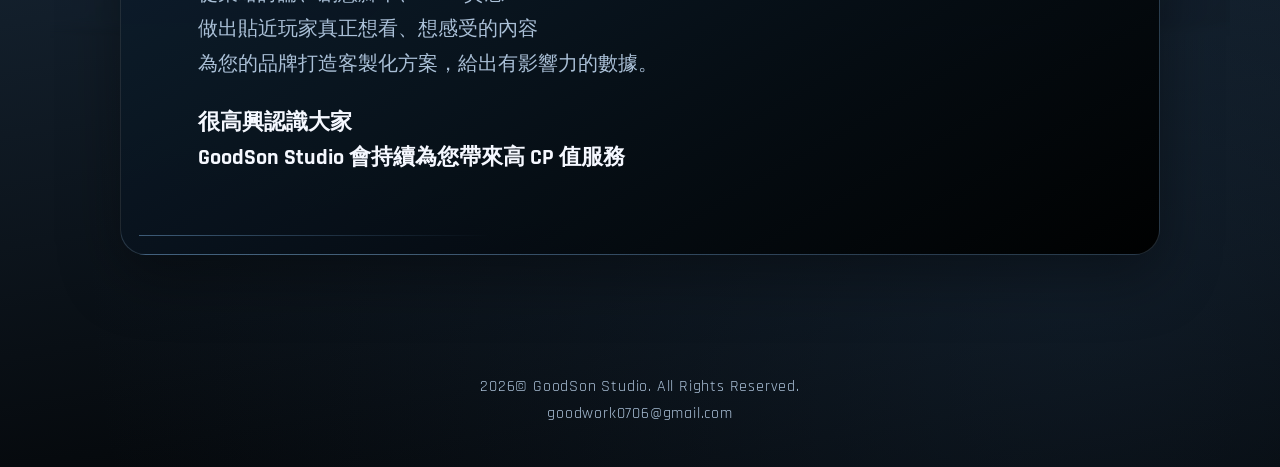
==== commit 85168b01: "feat: SEO optimization, English asset filenames, hero video compression Add baseline SEO across all " ====
--- a/index.html
+++ b/index.html
@@ -3,7 +3,40 @@
   <head>
     <meta charset="utf-8" />
     <meta name="viewport" content="width=device-width, initial-scale=1" />
-    <title>GoodSon Studio</title>
+    <title>GoodSon Studio 乖哥工作室｜電競內容創作・開箱評測・形象拍攝</title>
+    <meta
+      name="description"
+      content="GoodSon Studio（乖哥工作室）專注電競內容創作，從遊戲教學到冠軍巔峰、從形象拍攝到產品開箱。長短影片、遊戲評測、靜態圖文與品牌合作一站式服務。"
+    />
+    <link rel="canonical" href="https://goodson0706.com/" />
+    <meta name="robots" content="index, follow, max-image-preview:large" />
+    <meta name="theme-color" content="#0a1420" />
+
+    <meta property="og:type" content="website" />
+    <meta property="og:site_name" content="GoodSon Studio" />
+    <meta
+      property="og:title"
+      content="GoodSon Studio 乖哥工作室｜電競內容創作・開箱評測・形象拍攝"
+    />
+    <meta
+      property="og:description"
+      content="專注電競內容創作：長短影片、遊戲評測、靜態圖文與品牌合作一站式服務。"
+    />
+    <meta property="og:url" content="https://goodson0706.com/" />
+    <meta property="og:image" content="https://goodson0706.com/assets/og-cover.png" />
+    <meta property="og:image:width" content="1200" />
+    <meta property="og:image:height" content="630" />
+    <meta property="og:locale" content="zh_TW" />
+    <meta property="og:locale:alternate" content="en_US" />
+
+    <meta name="twitter:card" content="summary_large_image" />
+    <meta name="twitter:title" content="GoodSon Studio 乖哥工作室" />
+    <meta
+      name="twitter:description"
+      content="專注電競內容創作：長短影片、遊戲評測、靜態圖文與品牌合作。"
+    />
+    <meta name="twitter:image" content="https://goodson0706.com/assets/og-cover.png" />
+
     <link rel="preconnect" href="https://fonts.googleapis.com" />
     <link rel="preconnect" href="https://fonts.gstatic.com" crossorigin />
     <link
@@ -12,6 +45,26 @@
     />
     <link rel="icon" type="image/x-icon" href="assets/logo.ico" />
     <link rel="stylesheet" href="style.css" />
+
+    <script type="application/ld+json">
+      {
+        "@context": "https://schema.org",
+        "@type": "Organization",
+        "name": "GoodSon Studio",
+        "alternateName": "乖哥工作室",
+        "url": "https://goodson0706.com/",
+        "logo": "https://goodson0706.com/assets/logo_transparent.png",
+        "email": "goodwork0706@gmail.com",
+        "description": "專注電競內容創作：長短影片、遊戲評測、靜態圖文與品牌合作。",
+        "sameAs": [
+          "https://www.youtube.com/@goodson0706",
+          "https://www.instagram.com/goodson0706/",
+          "https://www.facebook.com/GoodSon0706",
+          "https://www.tiktok.com/@goodson0706",
+          "https://www.twitch.tv/goodson0706"
+        ]
+      }
+    </script>
   </head>
   <body
     data-page="home"
